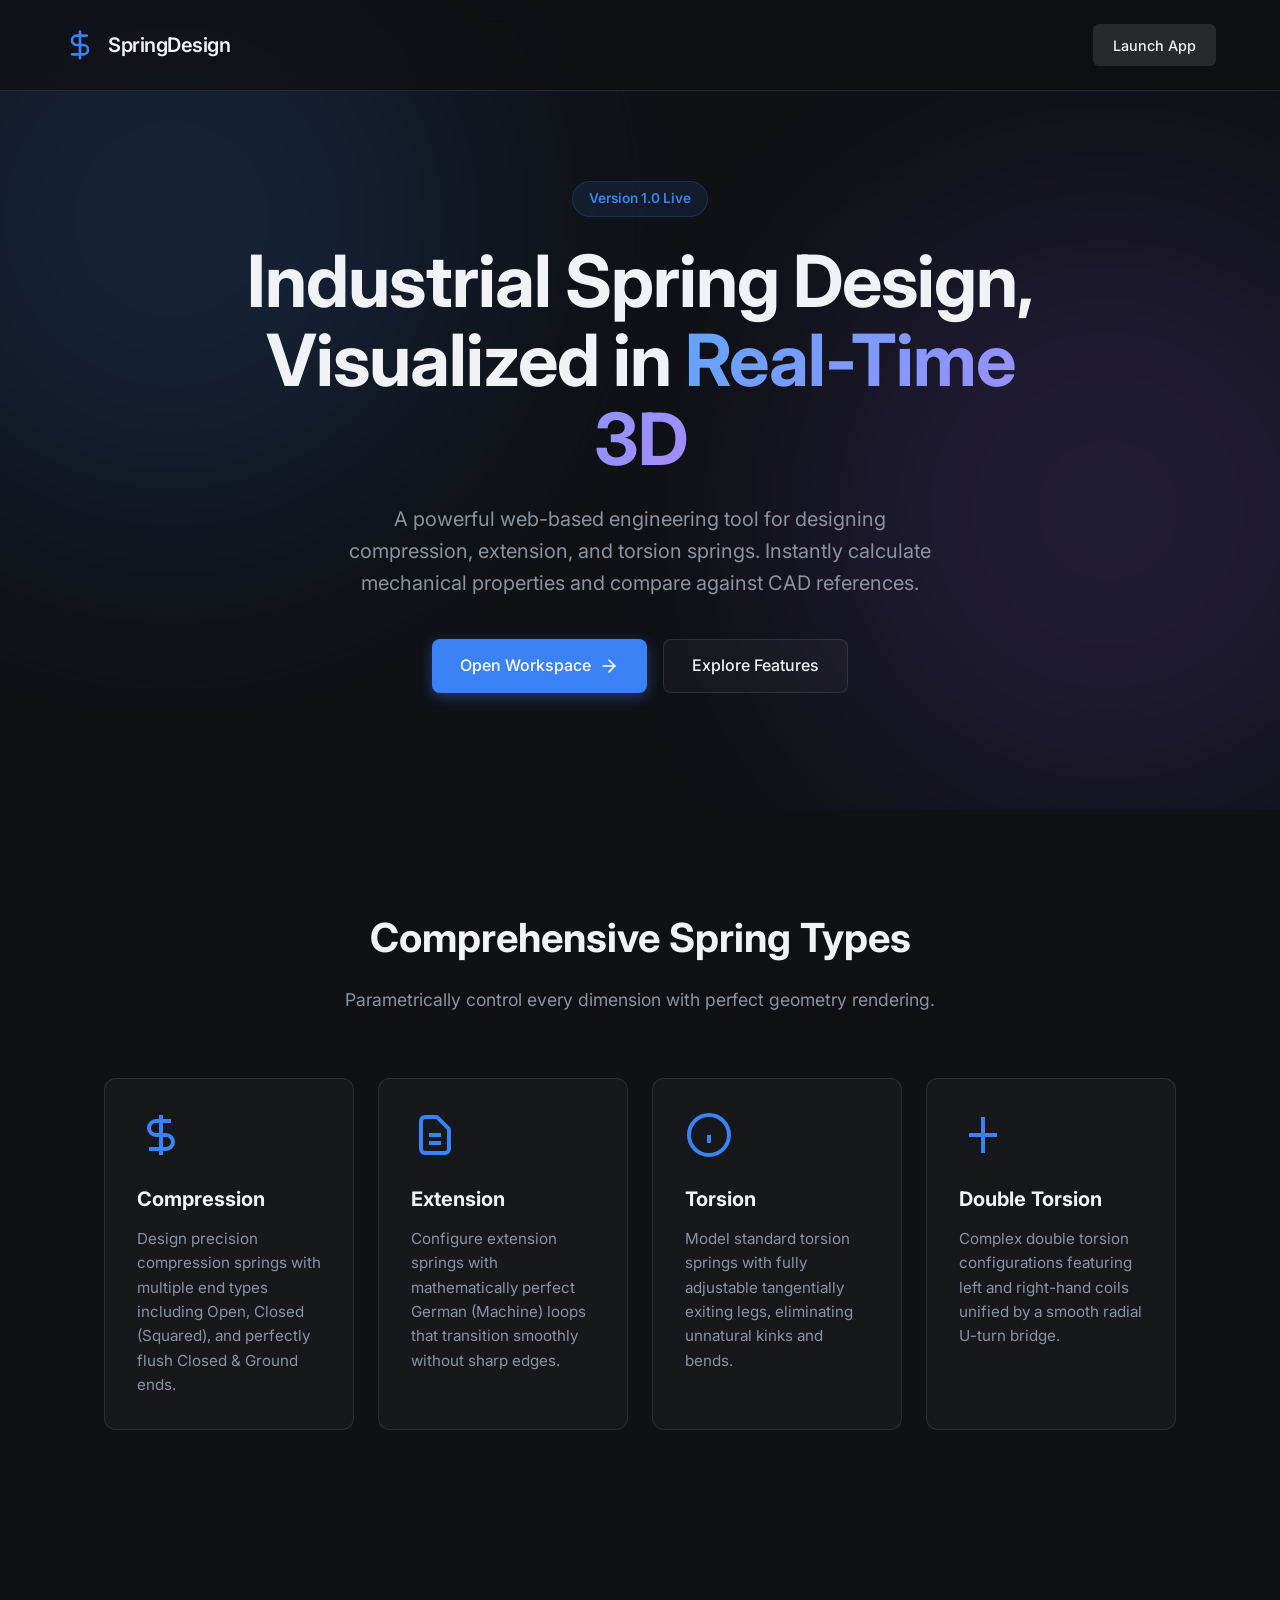
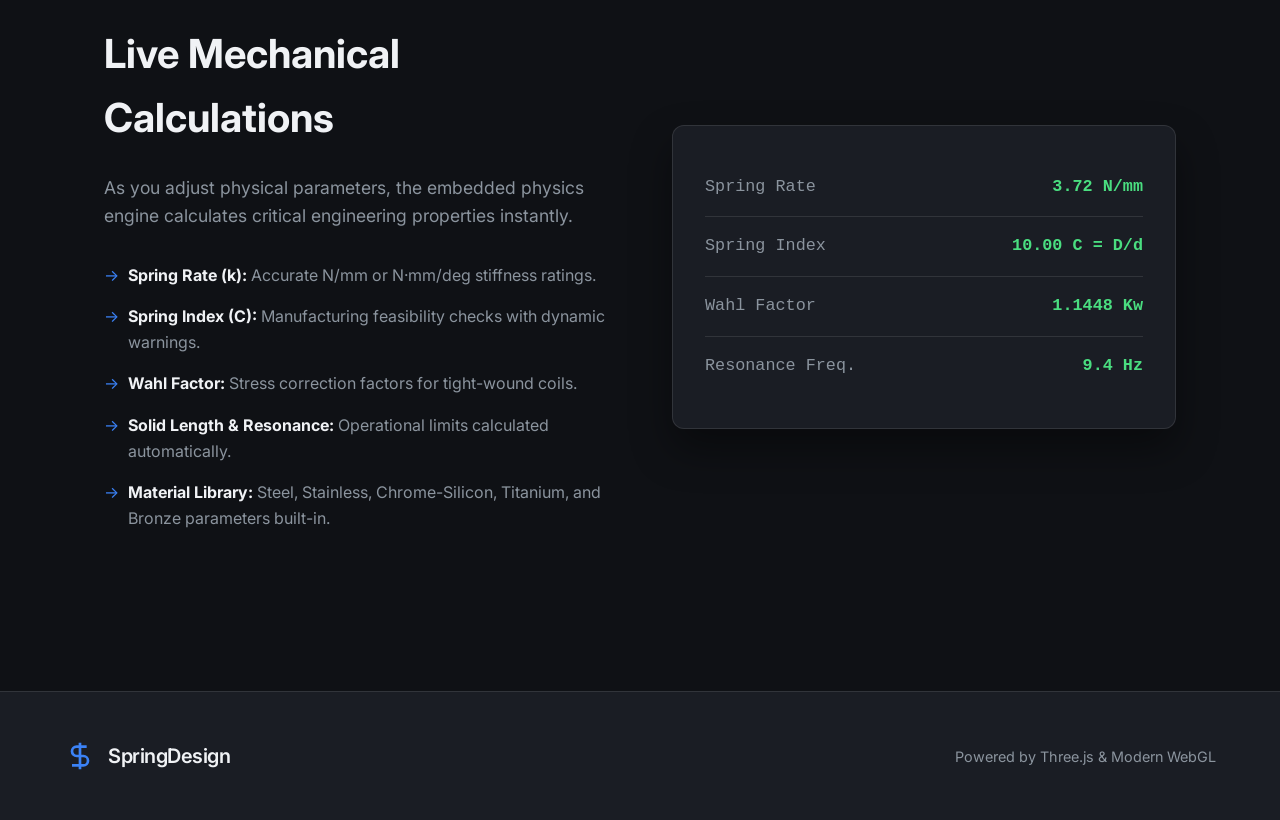
==== Spring Website/index.html @ 804e107d "Add files via upload" ====
<!DOCTYPE html>
<html lang="en">
<head>
  <meta charset="UTF-8">
  <meta name="viewport" content="width=device-width, initial-scale=1.0">
  <title>Parametric Spring Designer</title>
  <link rel="stylesheet" href="landing.css">
  <link href="https://fonts.googleapis.com/css2?family=Inter:wght@300;400;500;600;700&display=swap" rel="stylesheet">
</head>
<body>

  <!-- Navigation -->
  <nav class="navbar">
    <div class="logo">
      <div class="logo-icon">
        <svg viewBox="0 0 24 24" fill="none" stroke="currentColor" stroke-width="2" stroke-linecap="round" stroke-linejoin="round">
          <path d="M12 2v20M17 5H9.5a3.5 3.5 0 0 0 0 7h5a3.5 3.5 0 0 1 0 7H6"/>
        </svg>
      </div>
      <span class="logo-text">SpringDesign</span>
    </div>
    <a href="app.html" class="nav-btn">Launch App</a>
  </nav>

  <!-- Hero Section -->
  <header class="hero">
    <div class="hero-content">
      <div class="badge">Version 1.0 Live</div>
      <h1 class="hero-title">Industrial Spring Design,<br>Visualized in <span>Real-Time 3D</span></h1>
      <p class="hero-subtitle">
        A powerful web-based engineering tool for designing compression, extension, and torsion springs. 
        Instantly calculate mechanical properties and compare against CAD references.
      </p>
      <div class="hero-actions">
        <a href="app.html" class="btn btn-primary">
          Open Workspace
          <svg width="20" height="20" viewBox="0 0 24 24" fill="none" stroke="currentColor" stroke-width="2" stroke-linecap="round" stroke-linejoin="round">
            <line x1="5" y1="12" x2="19" y2="12"></line>
            <polyline points="12 5 19 12 12 19"></polyline>
          </svg>
        </a>
        <a href="#features" class="btn btn-secondary">Explore Features</a>
      </div>
    </div>
    
    <!-- Decorative background elements -->
    <div class="glow glow-1"></div>
    <div class="glow glow-2"></div>
  </header>

  <!-- Features Grid -->
  <section id="features" class="features-section">
    <div class="section-header">
      <h2>Comprehensive Spring Types</h2>
      <p>Parametrically control every dimension with perfect geometry rendering.</p>
    </div>
    
    <div class="features-grid">
      <!-- Card 1 -->
      <div class="feature-card">
        <div class="card-icon">
          <svg viewBox="0 0 24 24" fill="none" stroke="currentColor" stroke-width="2"><path d="M12 2v20M17 5H9.5a3.5 3.5 0 0 0 0 7h5a3.5 3.5 0 0 1 0 7H6"/></svg>
        </div>
        <h3>Compression</h3>
        <p>Design precision compression springs with multiple end types including Open, Closed (Squared), and perfectly flush Closed & Ground ends.</p>
      </div>
      
      <!-- Card 2 -->
      <div class="feature-card">
        <div class="card-icon">
          <svg viewBox="0 0 24 24" fill="none" stroke="currentColor" stroke-width="2"><path d="M9 12h6m-6 4h6m2 5H7a2 2 0 01-2-2V5a2 2 0 012-2h5.586a1 1 0 01.707.293l5.414 5.414a1 1 0 01.293.707V19a2 2 0 01-2 2z"/></svg>
        </div>
        <h3>Extension</h3>
        <p>Configure extension springs with mathematically perfect German (Machine) loops that transition smoothly without sharp edges.</p>
      </div>

      <!-- Card 3 -->
      <div class="feature-card">
        <div class="card-icon">
          <svg viewBox="0 0 24 24" fill="none" stroke="currentColor" stroke-width="2"><circle cx="12" cy="12" r="10"/><path d="M12 16v-4"/><path d="M12 8h.01"/></svg>
        </div>
        <h3>Torsion</h3>
        <p>Model standard torsion springs with fully adjustable tangentially exiting legs, eliminating unnatural kinks and bends.</p>
      </div>

      <!-- Card 4 -->
      <div class="feature-card">
        <div class="card-icon">
          <svg viewBox="0 0 24 24" fill="none" stroke="currentColor" stroke-width="2"><path d="M12 3v18m-7-9h14"/></svg>
        </div>
        <h3>Double Torsion</h3>
        <p>Complex double torsion configurations featuring left and right-hand coils unified by a smooth radial U-turn bridge.</p>
      </div>
    </div>
  </section>

  <!-- Engineering Section -->
  <section class="engineering-section">
    <div class="eng-content">
      <h2>Live Mechanical Calculations</h2>
      <p>As you adjust physical parameters, the embedded physics engine calculates critical engineering properties instantly.</p>
      <ul class="feature-list">
        <li><strong>Spring Rate (k):</strong> Accurate N/mm or N·mm/deg stiffness ratings.</li>
        <li><strong>Spring Index (C):</strong> Manufacturing feasibility checks with dynamic warnings.</li>
        <li><strong>Wahl Factor:</strong> Stress correction factors for tight-wound coils.</li>
        <li><strong>Solid Length & Resonance:</strong> Operational limits calculated automatically.</li>
        <li><strong>Material Library:</strong> Steel, Stainless, Chrome-Silicon, Titanium, and Bronze parameters built-in.</li>
      </ul>
    </div>
    <div class="eng-visual">
      <div class="mock-panel">
        <div class="mock-prop"><span>Spring Rate</span><span>3.72 N/mm</span></div>
        <div class="mock-prop"><span>Spring Index</span><span>10.00 C = D/d</span></div>
        <div class="mock-prop"><span>Wahl Factor</span><span>1.1448 Kw</span></div>
        <div class="mock-prop"><span>Resonance Freq.</span><span>9.4 Hz</span></div>
      </div>
    </div>
  </section>

  <!-- Footer -->
  <footer>
    <div class="footer-content">
      <div class="logo">
        <div class="logo-icon"><svg viewBox="0 0 24 24" fill="none" stroke="currentColor" stroke-width="2"><path d="M12 2v20M17 5H9.5a3.5 3.5 0 0 0 0 7h5a3.5 3.5 0 0 1 0 7H6"/></svg></div>
        <span class="logo-text">SpringDesign</span>
      </div>
      <p>Powered by Three.js & Modern WebGL</p>
    </div>
  </footer>

</body>
</html>
---- Spring Website/landing.css ----
:root {
  --bg-color: #0f1115;
  --bg-secondary: #1a1d24;
  --text-main: #f0f2f5;
  --text-muted: #8b949e;
  --accent: #3b82f6;
  --accent-hover: #2563eb;
  --border: rgba(255, 255, 255, 0.1);
  --card-bg: rgba(255, 255, 255, 0.03);
}

* {
  box-sizing: border-box;
  margin: 0;
  padding: 0;
}

body {
  font-family: 'Inter', -apple-system, sans-serif;
  background-color: var(--bg-color);
  color: var(--text-main);
  line-height: 1.6;
  overflow-x: hidden;
}

/* Navbar */
.navbar {
  display: flex;
  justify-content: space-between;
  align-items: center;
  padding: 1.5rem 5%;
  border-bottom: 1px solid var(--border);
  background: rgba(15, 17, 21, 0.8);
  backdrop-filter: blur(12px);
  position: fixed;
  top: 0;
  width: 100%;
  z-index: 100;
}

.logo {
  display: flex;
  align-items: center;
  gap: 0.75rem;
  font-weight: 600;
  font-size: 1.25rem;
  letter-spacing: -0.5px;
}

.logo-icon {
  width: 32px;
  height: 32px;
  color: var(--accent);
}

.nav-btn {
  background: rgba(255, 255, 255, 0.1);
  color: var(--text-main);
  text-decoration: none;
  padding: 0.6rem 1.25rem;
  border-radius: 6px;
  font-size: 0.9rem;
  font-weight: 500;
  transition: all 0.2s;
}

.nav-btn:hover {
  background: rgba(255, 255, 255, 0.15);
}

/* Buttons */
.btn {
  display: inline-flex;
  align-items: center;
  gap: 0.5rem;
  padding: 0.85rem 1.75rem;
  border-radius: 8px;
  font-weight: 500;
  font-size: 1rem;
  text-decoration: none;
  transition: all 0.2s;
}

.btn-primary {
  background-color: var(--accent);
  color: white;
  box-shadow: 0 4px 14px rgba(59, 130, 246, 0.4);
}

.btn-primary:hover {
  background-color: var(--accent-hover);
  transform: translateY(-1px);
}

.btn-secondary {
  background-color: var(--card-bg);
  color: var(--text-main);
  border: 1px solid var(--border);
}

.btn-secondary:hover {
  background-color: rgba(255,255,255,0.08);
}

/* Hero Section */
.hero {
  position: relative;
  min-height: 90vh;
  display: flex;
  align-items: center;
  justify-content: center;
  text-align: center;
  padding: 0 1.5rem;
  overflow: hidden;
}

.hero-content {
  position: relative;
  z-index: 10;
  max-width: 800px;
  display: flex;
  flex-direction: column;
  align-items: center;
  gap: 1.5rem;
  margin-top: 4rem;
}

.badge {
  background: rgba(59, 130, 246, 0.1);
  color: var(--accent);
  padding: 0.4rem 1rem;
  border-radius: 20px;
  font-size: 0.85rem;
  font-weight: 600;
  border: 1px solid rgba(59, 130, 246, 0.2);
}

.hero-title {
  font-size: clamp(2.5rem, 6vw, 4.5rem);
  font-weight: 700;
  line-height: 1.1;
  letter-spacing: -1px;
}

.hero-title span {
  background: linear-gradient(135deg, #60a5fa, #a78bfa);
  -webkit-background-clip: text;
  -webkit-text-fill-color: transparent;
}

.hero-subtitle {
  font-size: clamp(1.1rem, 2vw, 1.25rem);
  color: var(--text-muted);
  max-width: 600px;
}

.hero-actions {
  display: flex;
  gap: 1rem;
  margin-top: 1rem;
  flex-wrap: wrap;
  justify-content: center;
}

/* Background Glows */
.glow {
  position: absolute;
  width: 600px;
  height: 600px;
  border-radius: 50%;
  filter: blur(120px);
  z-index: 1;
  opacity: 0.15;
}

.glow-1 {
  top: -10%;
  left: -10%;
  background: #3b82f6;
}

.glow-2 {
  bottom: 0;
  right: -10%;
  background: #8b5cf6;
}

/* Features Section */
.features-section {
  padding: 6rem 5%;
  max-width: 1200px;
  margin: 0 auto;
}

.section-header {
  text-align: center;
  margin-bottom: 4rem;
}

.section-header h2 {
  font-size: 2.5rem;
  margin-bottom: 1rem;
}

.section-header p {
  color: var(--text-muted);
  font-size: 1.1rem;
}

.features-grid {
  display: grid;
  grid-template-columns: repeat(auto-fit, minmax(250px, 1fr));
  gap: 1.5rem;
}

.feature-card {
  background: var(--card-bg);
  border: 1px solid var(--border);
  padding: 2rem;
  border-radius: 12px;
  transition: transform 0.2s, background 0.2s;
}

.feature-card:hover {
  transform: translateY(-5px);
  background: rgba(255, 255, 255, 0.05);
  border-color: rgba(255,255,255,0.2);
}

.card-icon {
  width: 48px;
  height: 48px;
  color: var(--accent);
  margin-bottom: 1.5rem;
}

.feature-card h3 {
  font-size: 1.25rem;
  margin-bottom: 0.75rem;
}

.feature-card p {
  color: var(--text-muted);
  font-size: 0.95rem;
}

/* Engineering Section */
.engineering-section {
  display: grid;
  grid-template-columns: 1fr 1fr;
  gap: 4rem;
  padding: 6rem 5%;
  max-width: 1200px;
  margin: 0 auto;
  align-items: center;
}

.eng-content h2 {
  font-size: 2.5rem;
  margin-bottom: 1.5rem;
}

.eng-content p {
  color: var(--text-muted);
  font-size: 1.1rem;
  margin-bottom: 2rem;
}

.feature-list {
  list-style: none;
  display: flex;
  flex-direction: column;
  gap: 1rem;
}

.feature-list li {
  position: relative;
  padding-left: 1.5rem;
  color: var(--text-muted);
}

.feature-list li::before {
  content: "→";
  position: absolute;
  left: 0;
  color: var(--accent);
}

.feature-list strong {
  color: var(--text-main);
}

.mock-panel {
  background: var(--bg-secondary);
  border: 1px solid var(--border);
  padding: 2rem;
  border-radius: 12px;
  box-shadow: 0 20px 40px rgba(0,0,0,0.4);
}

.mock-prop {
  display: flex;
  justify-content: space-between;
  padding: 1rem 0;
  border-bottom: 1px solid var(--border);
  font-family: monospace;
  font-size: 1.05rem;
}

.mock-prop:last-child {
  border-bottom: none;
}

.mock-prop span:first-child {
  color: var(--text-muted);
}

.mock-prop span:last-child {
  color: #4ade80;
  font-weight: 600;
}

/* Footer */
footer {
  padding: 3rem 5%;
  border-top: 1px solid var(--border);
  background: var(--bg-secondary);
  margin-top: 4rem;
}

.footer-content {
  max-width: 1200px;
  margin: 0 auto;
  display: flex;
  justify-content: space-between;
  align-items: center;
  flex-wrap: wrap;
  gap: 1rem;
}

.footer-content p {
  color: var(--text-muted);
  font-size: 0.9rem;
}

@media (max-width: 768px) {
  .engineering-section {
    grid-template-columns: 1fr;
  }
}
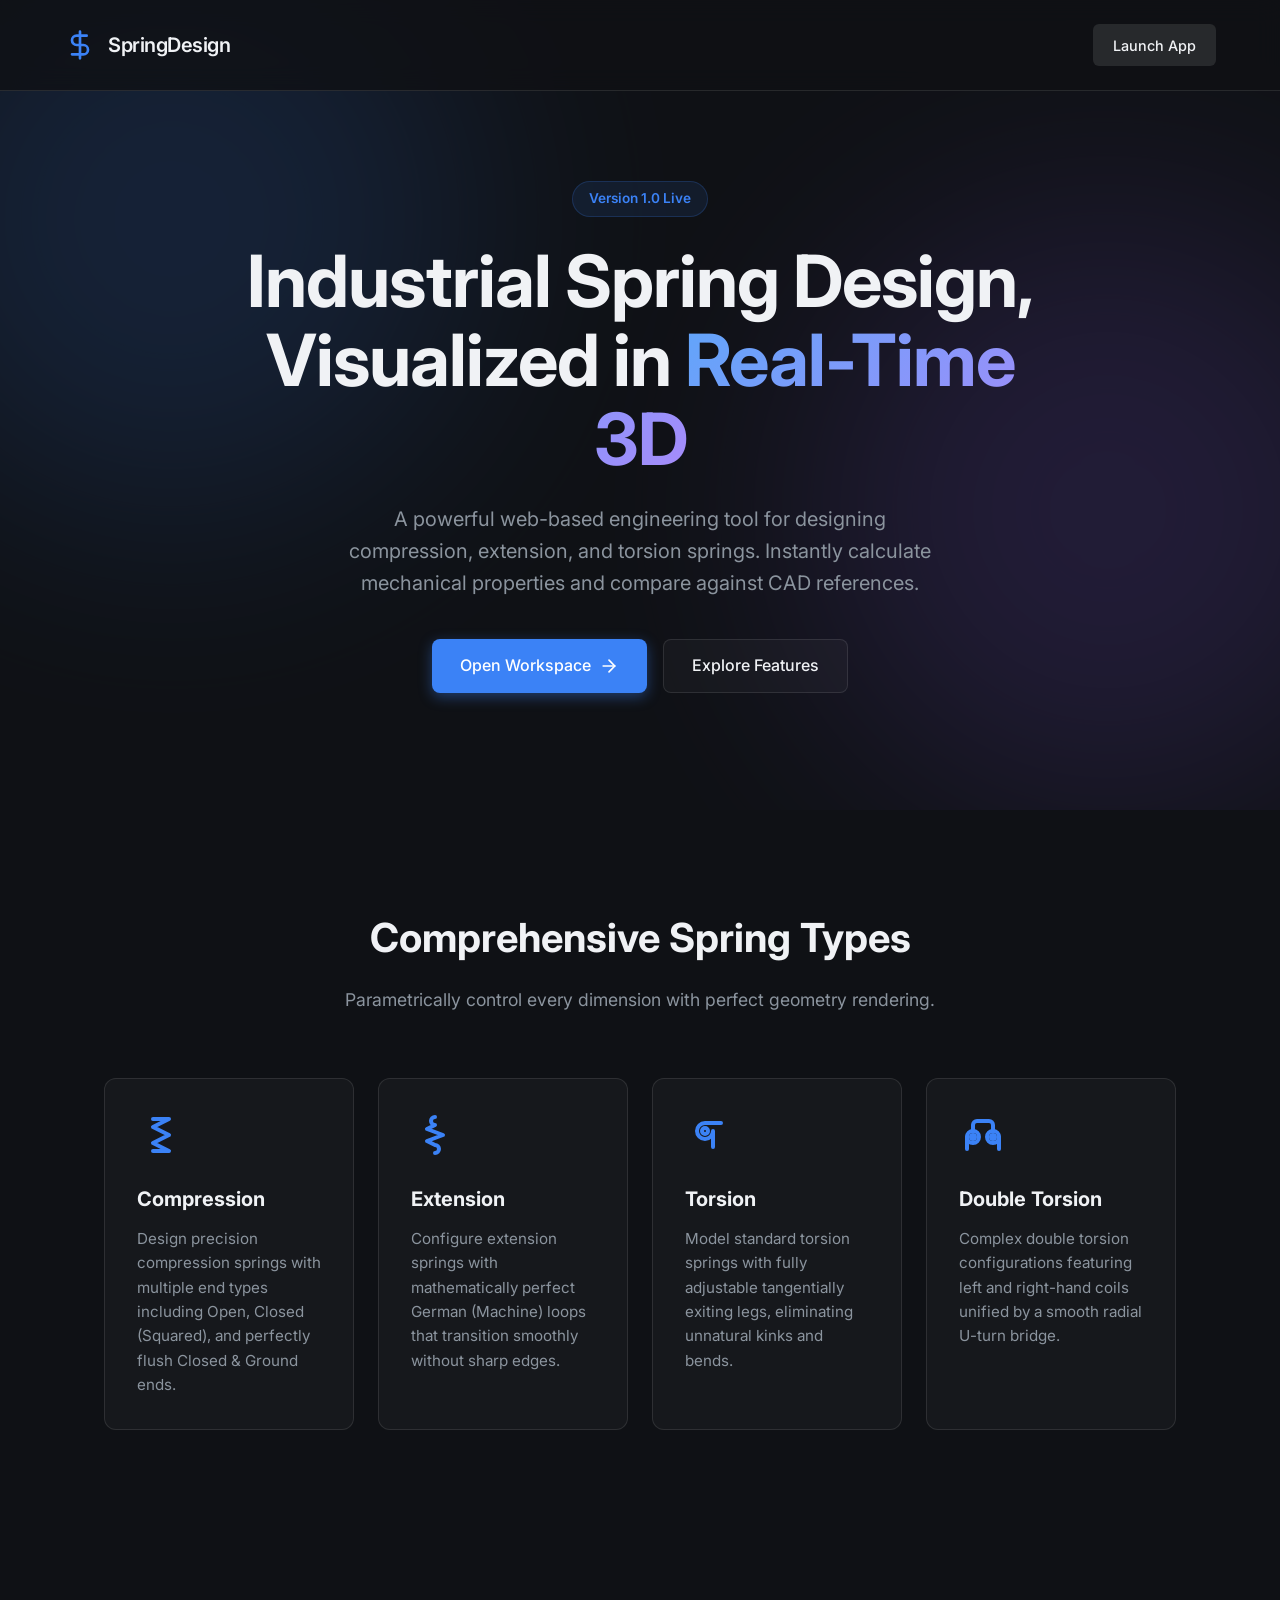
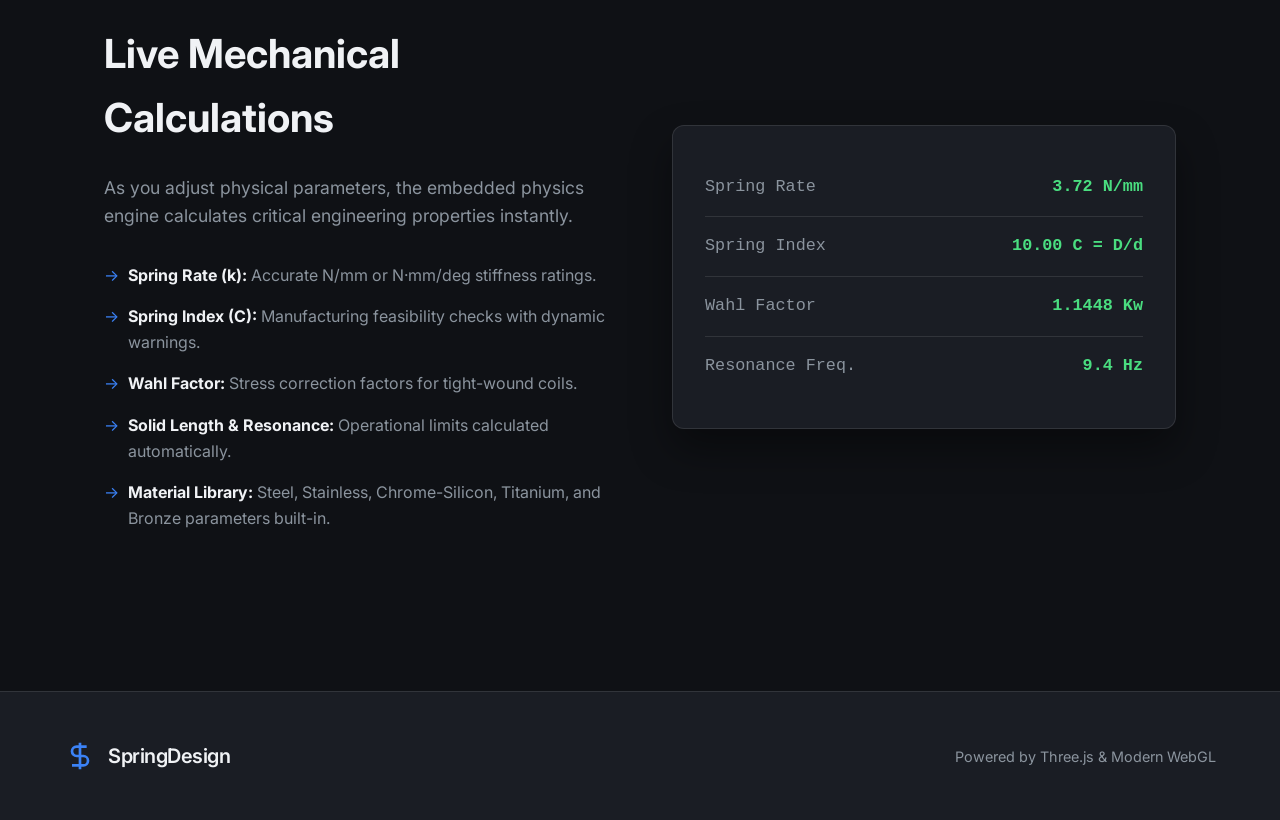
==== commit 7b23a0fb: "Add files via upload" ====
--- a/Spring Website/index.html
+++ b/Spring Website/index.html
@@ -57,40 +57,40 @@
     
     <div class="features-grid">
       <!-- Card 1 -->
-      <div class="feature-card">
+      <a href="app.html?type=compression" class="feature-card">
         <div class="card-icon">
-          <svg viewBox="0 0 24 24" fill="none" stroke="currentColor" stroke-width="2"><path d="M12 2v20M17 5H9.5a3.5 3.5 0 0 0 0 7h5a3.5 3.5 0 0 1 0 7H6"/></svg>
+          <svg viewBox="0 0 24 24" fill="none" stroke="currentColor" stroke-width="2" stroke-linecap="round" stroke-linejoin="round"><path d="M 8 4 h 8 l -8 4 l 8 4 l -8 4 l 8 4 h -8"/></svg>
         </div>
         <h3>Compression</h3>
         <p>Design precision compression springs with multiple end types including Open, Closed (Squared), and perfectly flush Closed & Ground ends.</p>
-      </div>
+      </a>
       
       <!-- Card 2 -->
-      <div class="feature-card">
+      <a href="app.html?type=extension" class="feature-card">
         <div class="card-icon">
-          <svg viewBox="0 0 24 24" fill="none" stroke="currentColor" stroke-width="2"><path d="M9 12h6m-6 4h6m2 5H7a2 2 0 01-2-2V5a2 2 0 012-2h5.586a1 1 0 01.707.293l5.414 5.414a1 1 0 01.293.707V19a2 2 0 01-2 2z"/></svg>
+          <svg viewBox="0 0 24 24" fill="none" stroke="currentColor" stroke-width="2" stroke-linecap="round" stroke-linejoin="round"><path d="M 12 3 a 2 2 0 0 0 0 4 l -4 2 l 8 3 l -8 3 l 4 2 a 2 2 0 0 1 0 4"/></svg>
         </div>
         <h3>Extension</h3>
         <p>Configure extension springs with mathematically perfect German (Machine) loops that transition smoothly without sharp edges.</p>
-      </div>
+      </a>
 
       <!-- Card 3 -->
-      <div class="feature-card">
+      <a href="app.html?type=torsion" class="feature-card">
         <div class="card-icon">
-          <svg viewBox="0 0 24 24" fill="none" stroke="currentColor" stroke-width="2"><circle cx="12" cy="12" r="10"/><path d="M12 16v-4"/><path d="M12 8h.01"/></svg>
+          <svg viewBox="0 0 24 24" fill="none" stroke="currentColor" stroke-width="2" stroke-linecap="round" stroke-linejoin="round"><path d="M 18 6 H 10 A 4 4 0 1 0 14 10 V 18" /><circle cx="10" cy="10" r="1.5" /></svg>
         </div>
         <h3>Torsion</h3>
         <p>Model standard torsion springs with fully adjustable tangentially exiting legs, eliminating unnatural kinks and bends.</p>
-      </div>
+      </a>
 
       <!-- Card 4 -->
-      <div class="feature-card">
+      <a href="app.html?type=doubleTorsion" class="feature-card">
         <div class="card-icon">
-          <svg viewBox="0 0 24 24" fill="none" stroke="currentColor" stroke-width="2"><path d="M12 3v18m-7-9h14"/></svg>
+          <svg viewBox="0 0 24 24" fill="none" stroke="currentColor" stroke-width="2" stroke-linecap="round" stroke-linejoin="round"><circle cx="7" cy="13" r="3" /><circle cx="7" cy="13" r="1" /><circle cx="17" cy="13" r="3" /><circle cx="17" cy="13" r="1" /><path d="M 4 13 v 6" /><path d="M 20 13 v 6" /><path d="M 7 10 v -3 a 2 2 0 0 1 2 -2 h 6 a 2 2 0 0 1 2 2 v 3" /></svg>
         </div>
         <h3>Double Torsion</h3>
         <p>Complex double torsion configurations featuring left and right-hand coils unified by a smooth radial U-turn bridge.</p>
-      </div>
+      </a>
     </div>
   </section>
 
@@ -128,5 +128,23 @@
     </div>
   </footer>
 
+  <script>
+    // Interactive mouse tracking for the fluid shader-like gradients
+    document.querySelectorAll('.feature-card').forEach(card => {
+      card.addEventListener('mousemove', e => {
+        const rect = card.getBoundingClientRect();
+        const x = ((e.clientX - rect.left) / rect.width) * 100;
+        const y = ((e.clientY - rect.top) / rect.height) * 100;
+        card.style.setProperty('--mouse-x', `${x}%`);
+        card.style.setProperty('--mouse-y', `${y}%`);
+      });
+      // Optional: reset when mouse leaves
+      card.addEventListener('mouseleave', () => {
+        card.style.setProperty('--mouse-x', `50%`);
+        card.style.setProperty('--mouse-y', `50%`);
+      });
+    });
+  </script>
 </body>
 </html>
+
--- a/Spring Website/landing.css
+++ b/Spring Website/landing.css
@@ -209,22 +209,77 @@
 
 .features-grid {
   display: grid;
-  grid-template-columns: repeat(auto-fit, minmax(250px, 1fr));
+  grid-template-columns: repeat(4, 1fr);
   gap: 1.5rem;
 }
 
+@media (max-width: 1024px) {
+  .features-grid {
+    grid-template-columns: repeat(2, 1fr);
+  }
+}
+
+@media (max-width: 600px) {
+  .features-grid {
+    grid-template-columns: 1fr;
+  }
+}
+
 .feature-card {
+  position: relative;
+  display: block;
+  text-decoration: none;
+  color: inherit;
   background: var(--card-bg);
   border: 1px solid var(--border);
   padding: 2rem;
   border-radius: 12px;
-  transition: transform 0.2s, background 0.2s;
+  overflow: hidden;
+  transition: transform 0.2s, border-color 0.2s;
+  /* setup variables for JS to update */
+  --mouse-x: 50%;
+  --mouse-y: 50%;
+}
+
+.feature-card::before {
+  content: "";
+  position: absolute;
+  top: -50%;
+  left: -50%;
+  width: 200%;
+  height: 200%;
+  /* Mesh gradient mimicking shadergradient */
+  background: 
+    radial-gradient(circle at var(--mouse-x) var(--mouse-y), rgba(59, 130, 246, 0.3) 0%, transparent 40%),
+    radial-gradient(circle at calc(100% - var(--mouse-x)) calc(100% - var(--mouse-y)), rgba(139, 92, 246, 0.3) 0%, transparent 40%),
+    radial-gradient(circle at 50% 50%, rgba(236, 72, 153, 0.2) 0%, transparent 50%);
+  background-blend-mode: screen;
+  opacity: 0;
+  z-index: 0;
+  transition: opacity 0.4s ease;
+  pointer-events: none;
+}
+
+.feature-card > * {
+  position: relative;
+  z-index: 1; /* keep content above gradient */
 }
 
 .feature-card:hover {
   transform: translateY(-5px);
-  background: rgba(255, 255, 255, 0.05);
-  border-color: rgba(255,255,255,0.2);
+  border-color: rgba(255, 255, 255, 0.3);
+}
+
+.feature-card:hover::before {
+  opacity: 1;
+  animation: mesh-spin 8s linear infinite;
+}
+
+@keyframes mesh-spin {
+  0% { transform: rotate(0deg) scale(1); }
+  33% { transform: rotate(120deg) scale(1.1); }
+  66% { transform: rotate(240deg) scale(0.9); }
+  100% { transform: rotate(360deg) scale(1); }
 }
 
 .card-icon {
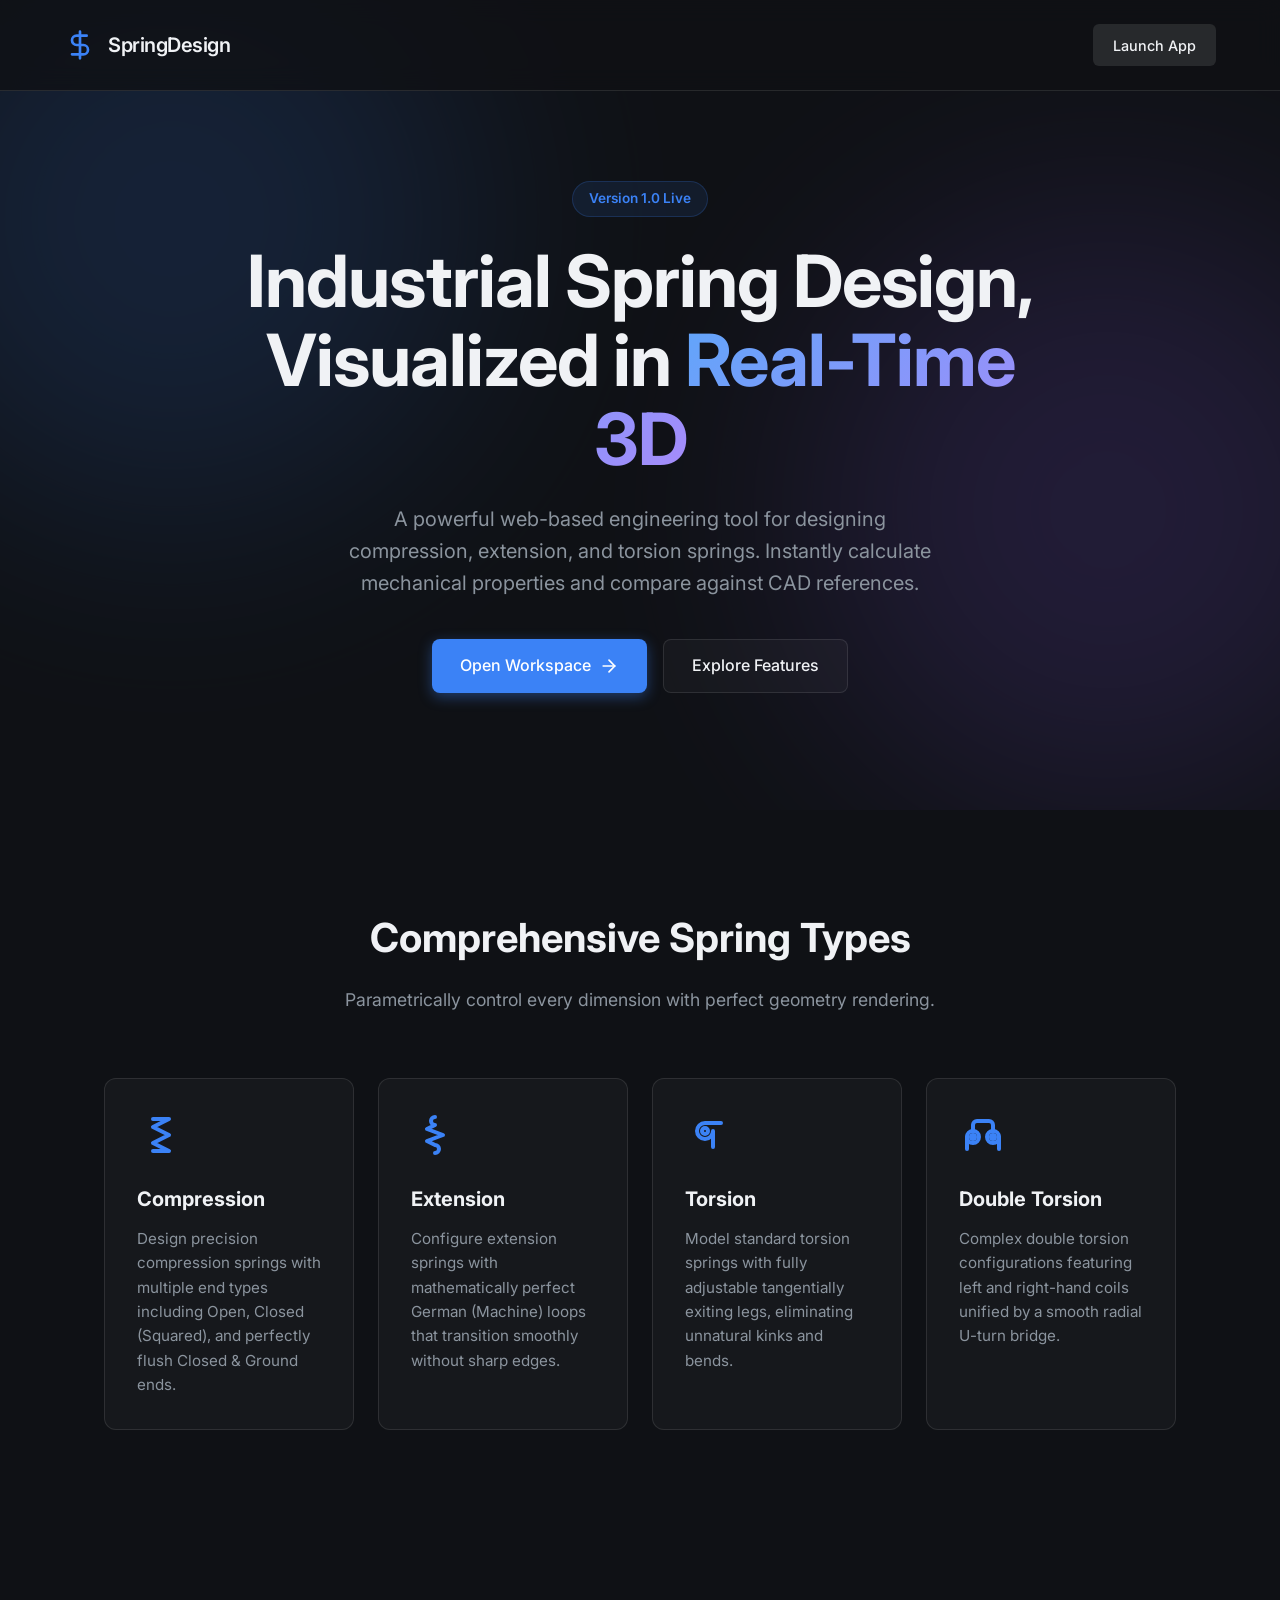
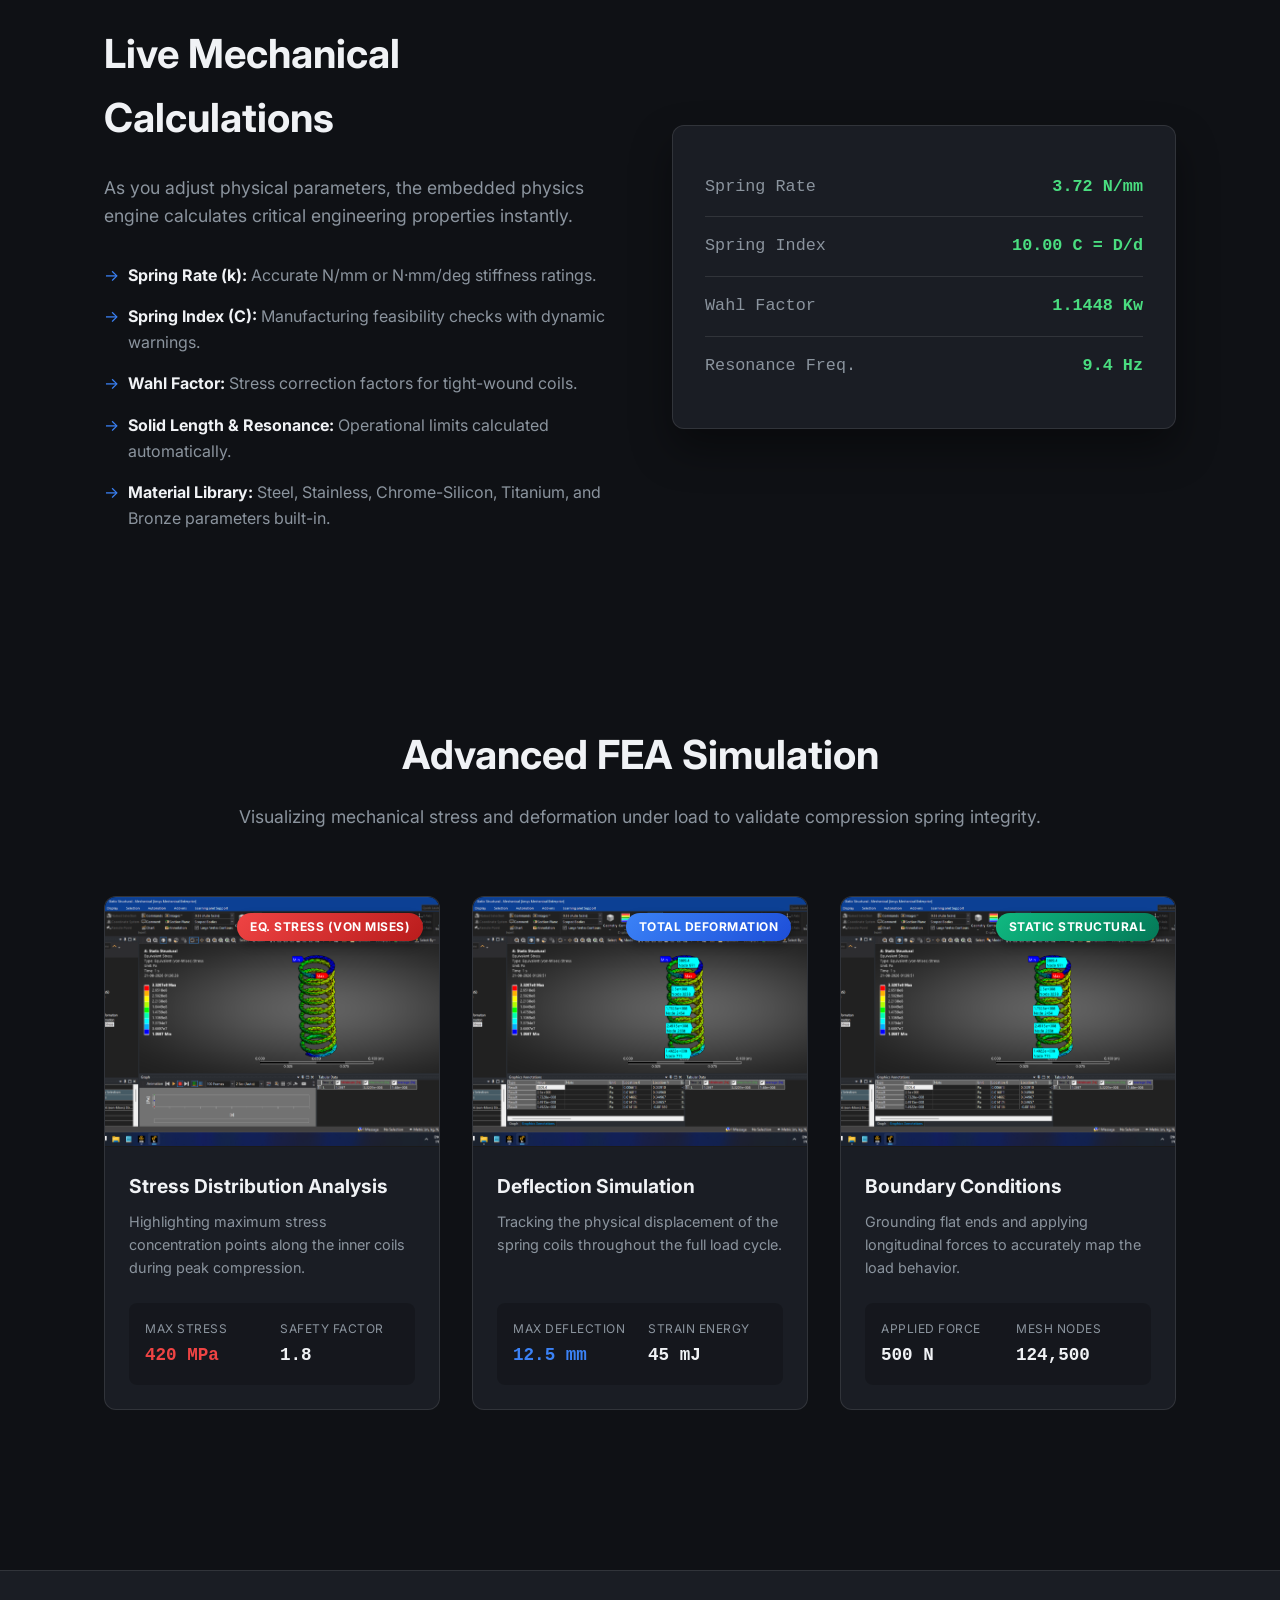
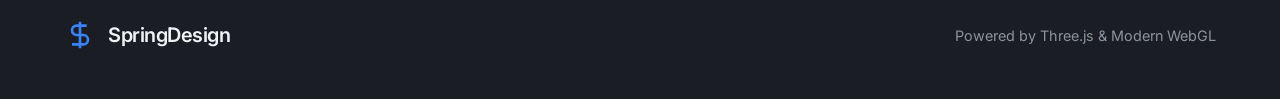
==== commit e89c9c9b: "Add files via upload" ====
--- a/Spring Website/index.html
+++ b/Spring Website/index.html
@@ -117,6 +117,72 @@
     </div>
   </section>
 
+  <!-- FEA Simulation Section -->
+  <section class="fea-section">
+    <div class="section-header">
+      <h2>Advanced FEA Simulation</h2>
+      <p>Visualizing mechanical stress and deformation under load to validate compression spring integrity.</p>
+    </div>
+
+    <div class="fea-grid">
+      <!-- FEA Video/Image Card 1 -->
+      <div class="fea-card">
+        <div class="fea-media">
+          <video autoplay loop muted playsinline poster="FEA/Screenshot (104).png">
+            <source src="FEA/Part2EqStress.avi" type="video/x-msvideo">
+            <source src="FEA/Part2EqStress2.avi" type="video/x-msvideo">
+            <img src="FEA/Screenshot (104).png" alt="Equivalent Stress FEA">
+          </video>
+          <div class="fea-badge stress">Eq. Stress (Von Mises)</div>
+        </div>
+        <div class="fea-info">
+          <h3>Stress Distribution Analysis</h3>
+          <p>Highlighting maximum stress concentration points along the inner coils during peak compression.</p>
+          <div class="fea-stats">
+            <div class="stat"><span class="label">Max Stress</span><span class="value stress-val">420 MPa</span></div>
+            <div class="stat"><span class="label">Safety Factor</span><span class="value">1.8</span></div>
+          </div>
+        </div>
+      </div>
+
+      <!-- FEA Video/Image Card 2 -->
+      <div class="fea-card">
+        <div class="fea-media">
+          <video autoplay loop muted playsinline poster="FEA/Screenshot (105).png">
+            <source src="FEA/Part2TotalDef.wmv" type="video/x-ms-wmv">
+            <source src="FEA/Part2TotalDef.avi" type="video/x-msvideo">
+            <img src="FEA/Screenshot (105).png" alt="Total Deformation FEA">
+          </video>
+          <div class="fea-badge def">Total Deformation</div>
+        </div>
+        <div class="fea-info">
+          <h3>Deflection Simulation</h3>
+          <p>Tracking the physical displacement of the spring coils throughout the full load cycle.</p>
+          <div class="fea-stats">
+            <div class="stat"><span class="label">Max Deflection</span><span class="value def-val">12.5 mm</span></div>
+            <div class="stat"><span class="label">Strain Energy</span><span class="value">45 mJ</span></div>
+          </div>
+        </div>
+      </div>
+      
+      <!-- FEA Static Analysis Card -->
+      <div class="fea-card">
+        <div class="fea-media">
+          <img src="FEA/Screenshot (106).png" alt="Static Structural Analysis">
+          <div class="fea-badge static">Static Structural</div>
+        </div>
+        <div class="fea-info">
+          <h3>Boundary Conditions</h3>
+          <p>Grounding flat ends and applying longitudinal forces to accurately map the load behavior.</p>
+          <div class="fea-stats">
+            <div class="stat"><span class="label">Applied Force</span><span class="value">500 N</span></div>
+            <div class="stat"><span class="label">Mesh Nodes</span><span class="value">124,500</span></div>
+          </div>
+        </div>
+      </div>
+    </div>
+  </section>
+
   <!-- Footer -->
   <footer>
     <div class="footer-content">
@@ -138,13 +204,92 @@
         card.style.setProperty('--mouse-x', `${x}%`);
         card.style.setProperty('--mouse-y', `${y}%`);
       });
-      // Optional: reset when mouse leaves
       card.addEventListener('mouseleave', () => {
         card.style.setProperty('--mouse-x', `50%`);
         card.style.setProperty('--mouse-y', `50%`);
+      });
+    });
+
+    // FEA Fullscreen Hover Effect
+    const lightbox = document.createElement('div');
+    lightbox.className = 'fea-lightbox';
+    document.body.appendChild(lightbox);
+
+    document.querySelectorAll('.fea-card').forEach(card => {
+      const media = card.querySelector('.fea-media');
+      let clone = null;
+      let timeout;
+
+      card.addEventListener('mouseenter', () => {
+        clearTimeout(timeout);
+        // Get exact position of the media element
+        const rect = media.getBoundingClientRect();
+        
+        // Clone the inner media (video or img)
+        const innerMedia = media.querySelector('video') || media.querySelector('img');
+        clone = innerMedia.cloneNode(true);
+        
+        if(clone.tagName === 'VIDEO') {
+          clone.currentTime = innerMedia.currentTime; // Sync playback
+          clone.play();
+        }
+
+        // Initial setup for FLIP animation
+        lightbox.innerHTML = '';
+        lightbox.appendChild(clone);
+        lightbox.style.display = 'block';
+        
+        // Set initial position matching the original card exactly
+        clone.style.position = 'absolute';
+        clone.style.top = `${rect.top}px`;
+        clone.style.left = `${rect.left}px`;
+        clone.style.width = `${rect.width}px`;
+        clone.style.height = `${rect.height}px`;
+        clone.style.objectFit = 'contain';
+        clone.style.transition = 'all 0.5s cubic-bezier(0.4, 0, 0.2, 1)';
+        clone.style.zIndex = '10000';
+        clone.style.borderRadius = '12px 12px 0 0';
+
+        // Background fade
+        lightbox.style.backgroundColor = 'rgba(0,0,0,0)';
+        lightbox.style.transition = 'background-color 0.5s ease';
+        
+        // Trigger reflow
+        clone.getBoundingClientRect();
+
+        // Animate to full screen
+        clone.style.top = '5vh';
+        clone.style.left = '5vw';
+        clone.style.width = '90vw';
+        clone.style.height = '90vh';
+        clone.style.borderRadius = '20px';
+        lightbox.style.backgroundColor = 'rgba(0,0,0,0.85)';
+        lightbox.style.zIndex = '9999';
+      });
+
+      card.addEventListener('mouseleave', () => {
+        if (!clone) return;
+        
+        // Animate back
+        const rect = media.getBoundingClientRect();
+        clone.style.top = `${rect.top}px`;
+        clone.style.left = `${rect.left}px`;
+        clone.style.width = `${rect.width}px`;
+        clone.style.height = `${rect.height}px`;
+        clone.style.borderRadius = '12px 12px 0 0';
+        lightbox.style.backgroundColor = 'rgba(0,0,0,0)';
+
+        timeout = setTimeout(() => {
+          lightbox.style.display = 'none';
+          lightbox.innerHTML = '';
+          clone = null;
+        }, 500); // match transition duration
       });
     });
   </script>
 </body>
 </html>
 
+
+
+
--- a/Spring Website/landing.css
+++ b/Spring Website/landing.css
@@ -375,6 +375,131 @@
   font-weight: 600;
 }
 
+/* FEA Section */
+.fea-section {
+  padding: 6rem 5%;
+  max-width: 1200px;
+  margin: 0 auto;
+}
+
+.fea-grid {
+  display: grid;
+  grid-template-columns: repeat(3, 1fr);
+  gap: 2rem;
+}
+
+.fea-card {
+  background: var(--bg-secondary);
+  border: 1px solid var(--border);
+  border-radius: 12px;
+  overflow: hidden; /* Or we might need to change this for fullscreen */
+  display: flex;
+  flex-direction: column;
+  transition: transform 0.2s, box-shadow 0.2s;
+  position: relative;
+}
+
+.fea-card:hover {
+  transform: translateY(-5px);
+  box-shadow: 0 10px 30px rgba(0,0,0,0.5);
+}
+
+.fea-media {
+  position: relative;
+  width: 100%;
+  aspect-ratio: 4/3;
+  background: #000;
+  border-bottom: 1px solid var(--border);
+}
+
+.fea-media video,
+.fea-media img {
+  width: 100%;
+  height: 100%;
+  object-fit: cover;
+  display: block;
+  cursor: pointer;
+}
+
+.fea-badge {
+  position: absolute;
+  top: 1rem;
+  right: 1rem;
+  padding: 0.3rem 0.8rem;
+  border-radius: 20px;
+  font-size: 0.75rem;
+  font-weight: 700;
+  letter-spacing: 0.5px;
+  text-transform: uppercase;
+  color: #fff;
+  box-shadow: 0 4px 10px rgba(0,0,0,0.3);
+}
+
+.fea-badge.stress { background: linear-gradient(135deg, #ef4444, #b91c1c); }
+.fea-badge.def { background: linear-gradient(135deg, #3b82f6, #1d4ed8); }
+.fea-badge.static { background: linear-gradient(135deg, #10b981, #047857); }
+
+.fea-info {
+  padding: 1.5rem;
+  flex-grow: 1;
+  display: flex;
+  flex-direction: column;
+}
+
+.fea-info h3 {
+  font-size: 1.2rem;
+  margin-bottom: 0.5rem;
+}
+
+.fea-info p {
+  color: var(--text-muted);
+  font-size: 0.9rem;
+  margin-bottom: 1.5rem;
+  flex-grow: 1;
+}
+
+.fea-stats {
+  display: grid;
+  grid-template-columns: 1fr 1fr;
+  gap: 1rem;
+  background: rgba(0,0,0,0.2);
+  padding: 1rem;
+  border-radius: 8px;
+}
+
+.fea-lightbox {
+  position: fixed;
+  top: 0;
+  left: 0;
+  width: 100vw;
+  height: 100vh;
+  pointer-events: none; /* Let hover events pass through to the underlying card */
+  z-index: 9999;
+  display: none;
+}
+
+.stat {
+  display: flex;
+  flex-direction: column;
+  gap: 0.2rem;
+}
+
+.stat .label {
+  font-size: 0.75rem;
+  color: var(--text-muted);
+  text-transform: uppercase;
+  letter-spacing: 0.5px;
+}
+
+.stat .value {
+  font-size: 1.1rem;
+  font-weight: 600;
+  font-family: monospace;
+}
+
+.stat .value.stress-val { color: #ef4444; }
+.stat .value.def-val { color: #3b82f6; }
+
 /* Footer */
 footer {
   padding: 3rem 5%;
@@ -402,4 +527,14 @@
   .engineering-section {
     grid-template-columns: 1fr;
   }
-}
+  
+  .fea-grid {
+    grid-template-columns: 1fr;
+  }
+}
+
+@media (max-width: 1024px) and (min-width: 769px) {
+  .fea-grid {
+    grid-template-columns: repeat(2, 1fr);
+  }
+}
